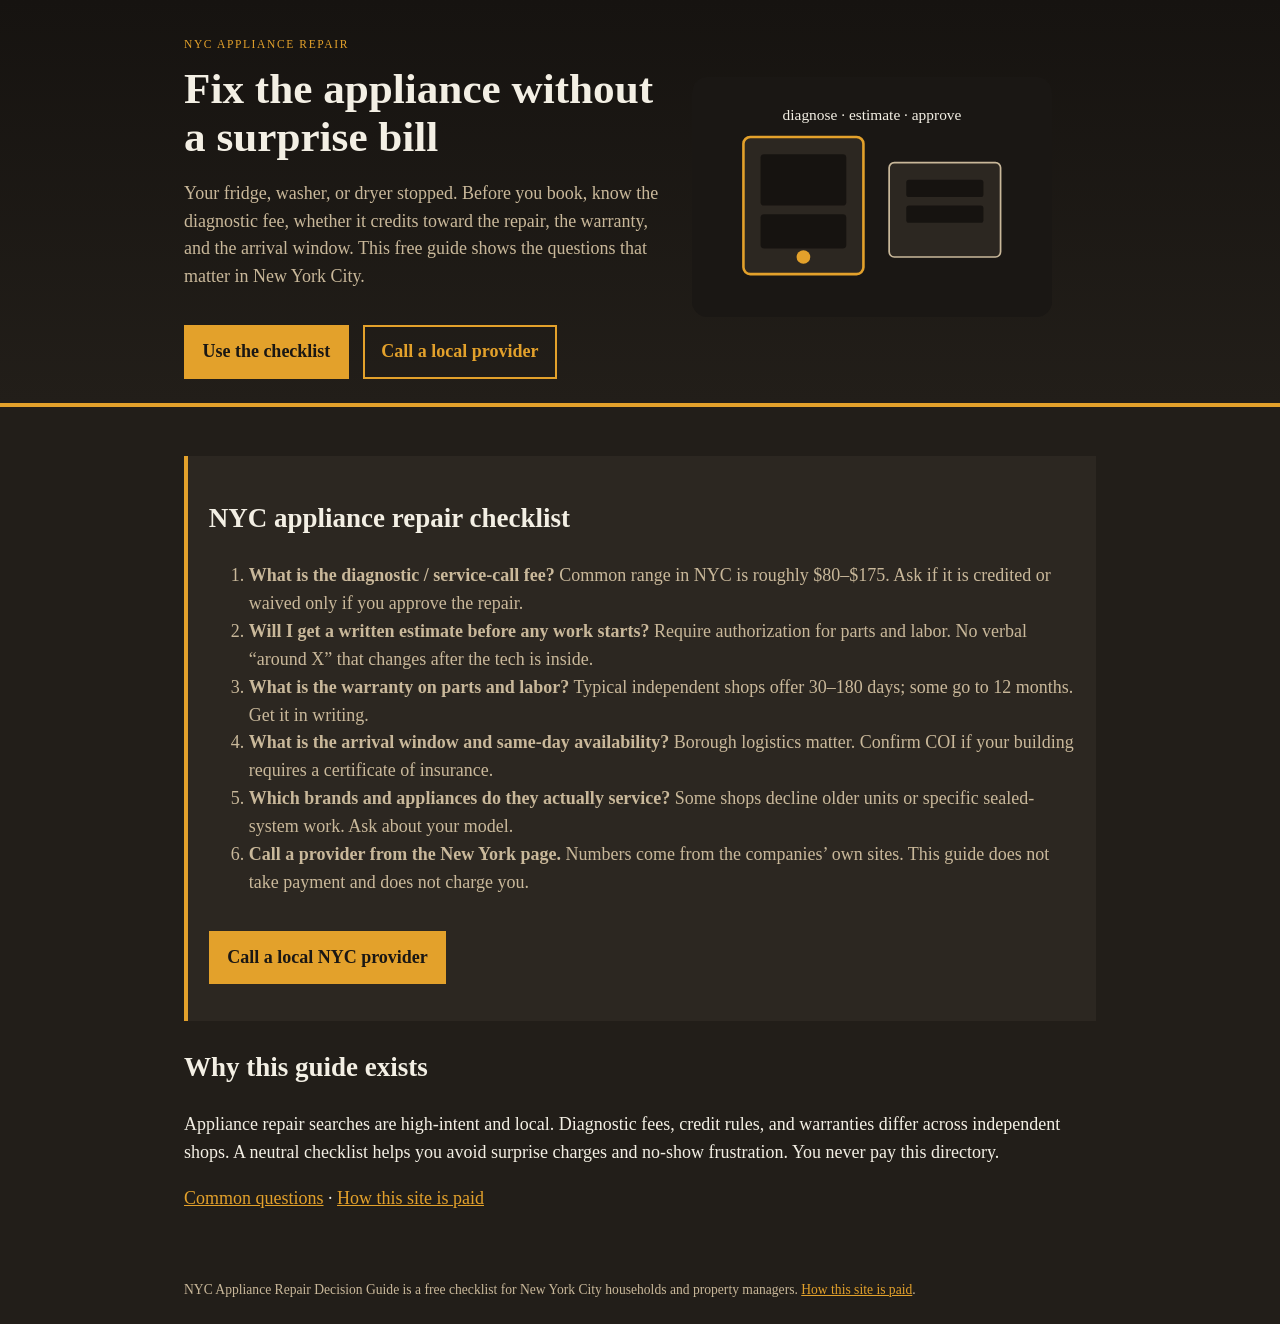
==== index.html @ 4e51e25e "Add home page with NYC appliance repair checklist" ====
<!DOCTYPE html>
<html lang="en">
<head>
  <meta charset="utf-8" />
  <meta name="viewport" content="width=device-width, initial-scale=1" />
  <title>NYC appliance repair decision guide | What to ask before the tech arrives</title>
  <meta name="description" content="Free NYC checklist for appliance repair: diagnostic fees, credit rules, warranties, arrival windows, and transparent local providers. You never pay this site." />
  <link rel="stylesheet" href="styles.css" />
</head>
<body>
  <div class="hero">
    <div class="wrap hero-grid">
      <div>
        <p class="mark">NYC appliance repair</p>
        <h1>Fix the appliance without a surprise bill</h1>
        <p class="lede">Your fridge, washer, or dryer stopped. Before you book, know the diagnostic fee, whether it credits toward the repair, the warranty, and the arrival window. This free guide shows the questions that matter in New York City.</p>
        <a class="cta" href="#checklist">Use the checklist</a>
        <a class="cta ghost" href="new-york.html">Call a local provider</a>
      </div>
      <div class="art" aria-hidden="true">
        <svg viewBox="0 0 420 280" xmlns="http://www.w3.org/2000/svg">
          <rect x="0" y="0" width="420" height="280" rx="18" fill="#1a1714"/>
          <rect x="60" y="70" width="140" height="160" rx="8" fill="#2c2721" stroke="#e3a12b" stroke-width="3"/>
          <rect x="80" y="90" width="100" height="60" rx="4" fill="#161310"/>
          <rect x="80" y="160" width="100" height="40" rx="4" fill="#161310"/>
          <circle cx="130" cy="210" r="8" fill="#e3a12b"/>
          <rect x="230" y="100" width="130" height="110" rx="6" fill="#2c2721" stroke="#c9b89a" stroke-width="2"/>
          <rect x="250" y="120" width="90" height="20" rx="3" fill="#161310"/>
          <rect x="250" y="150" width="90" height="20" rx="3" fill="#161310"/>
          <text x="210" y="50" text-anchor="middle" fill="#f3efe4" font-family="Georgia, serif" font-size="18">diagnose · estimate · approve</text>
        </svg>
      </div>
    </div>
  </div>
  <main class="wrap">
    <section id="checklist" class="check">
      <h2>NYC appliance repair checklist</h2>
      <ol>
        <li><strong>What is the diagnostic / service-call fee?</strong> Common range in NYC is roughly $80–$175. Ask if it is credited or waived only if you approve the repair.</li>
        <li><strong>Will I get a written estimate before any work starts?</strong> Require authorization for parts and labor. No verbal “around X” that changes after the tech is inside.</li>
        <li><strong>What is the warranty on parts and labor?</strong> Typical independent shops offer 30–180 days; some go to 12 months. Get it in writing.</li>
        <li><strong>What is the arrival window and same-day availability?</strong> Borough logistics matter. Confirm COI if your building requires a certificate of insurance.</li>
        <li><strong>Which brands and appliances do they actually service?</strong> Some shops decline older units or specific sealed-system work. Ask about your model.</li>
        <li><strong>Call a provider from the New York page.</strong> Numbers come from the companies’ own sites. This guide does not take payment and does not charge you.</li>
      </ol>
      <p><a class="cta" href="new-york.html">Call a local NYC provider</a></p>
    </section>
    <section>
      <h2>Why this guide exists</h2>
      <p>Appliance repair searches are high-intent and local. Diagnostic fees, credit rules, and warranties differ across independent shops. A neutral checklist helps you avoid surprise charges and no-show frustration. You never pay this directory.</p>
      <p><a href="answers.html">Common questions</a> · <a href="disclose.html">How this site is paid</a></p>
    </section>
  </main>
  <footer class="wrap">NYC Appliance Repair Decision Guide is a free checklist for New York City households and property managers. <a href="disclose.html">How this site is paid</a>.</footer>
</body>
</html>
---- styles.css ----
:root {
  --ink: #f3efe4;
  --muted: #c9b89a;
  --paper: #221e19;
  --panel: #2c2721;
  --line: #4a4338;
  --accent: #e3a12b;
}
* { box-sizing: border-box; }
body { margin: 0; background: var(--paper); color: var(--ink); font: 18px/1.55 Georgia, serif; }
a { color: var(--accent); }
.wrap { max-width: 960px; margin: 0 auto; padding: 1.5rem; }
.hero {
  background: linear-gradient(180deg, #161310 0%, #221e19 100%);
  border-bottom: 4px solid var(--accent);
}
.hero.slim { padding: 1.2rem 0; }
.hero-grid { display: grid; gap: 1.5rem; align-items: center; }
@media (min-width: 720px) { .hero-grid { grid-template-columns: 1.2fr 1fr; } }
.mark { letter-spacing: .14em; text-transform: uppercase; font-size: .72rem; color: var(--accent); }
h1 { font-size: clamp(1.8rem, 4.5vw, 2.7rem); line-height: 1.12; margin: .4rem 0; }
.lede { color: var(--muted); }
.cta {
  display: inline-block;
  margin: 1rem 0.6rem 0 0;
  padding: .8rem 1.15rem;
  background: var(--accent);
  color: #1a1714;
  text-decoration: none;
  font-weight: 700;
}
.cta.ghost { background: transparent; color: var(--accent); box-shadow: inset 0 0 0 2px var(--accent); }
.check { background: var(--panel); border-left: 4px solid var(--accent); padding: 1.2rem 1.3rem; margin: 1.6rem 0; }
.check ol { color: var(--muted); }
.list { list-style: none; padding: 0; }
.list li { background: var(--panel); margin: 0 0 .8rem; padding: 1rem 1.1rem; border-left: 3px solid var(--line); }
.list strong { display: block; margin-bottom: .25rem; }
footer { color: var(--muted); font-size: .85rem; margin-top: 2rem; padding-bottom: 2rem; }
.art svg { width: 100%; max-width: 360px; height: auto; }
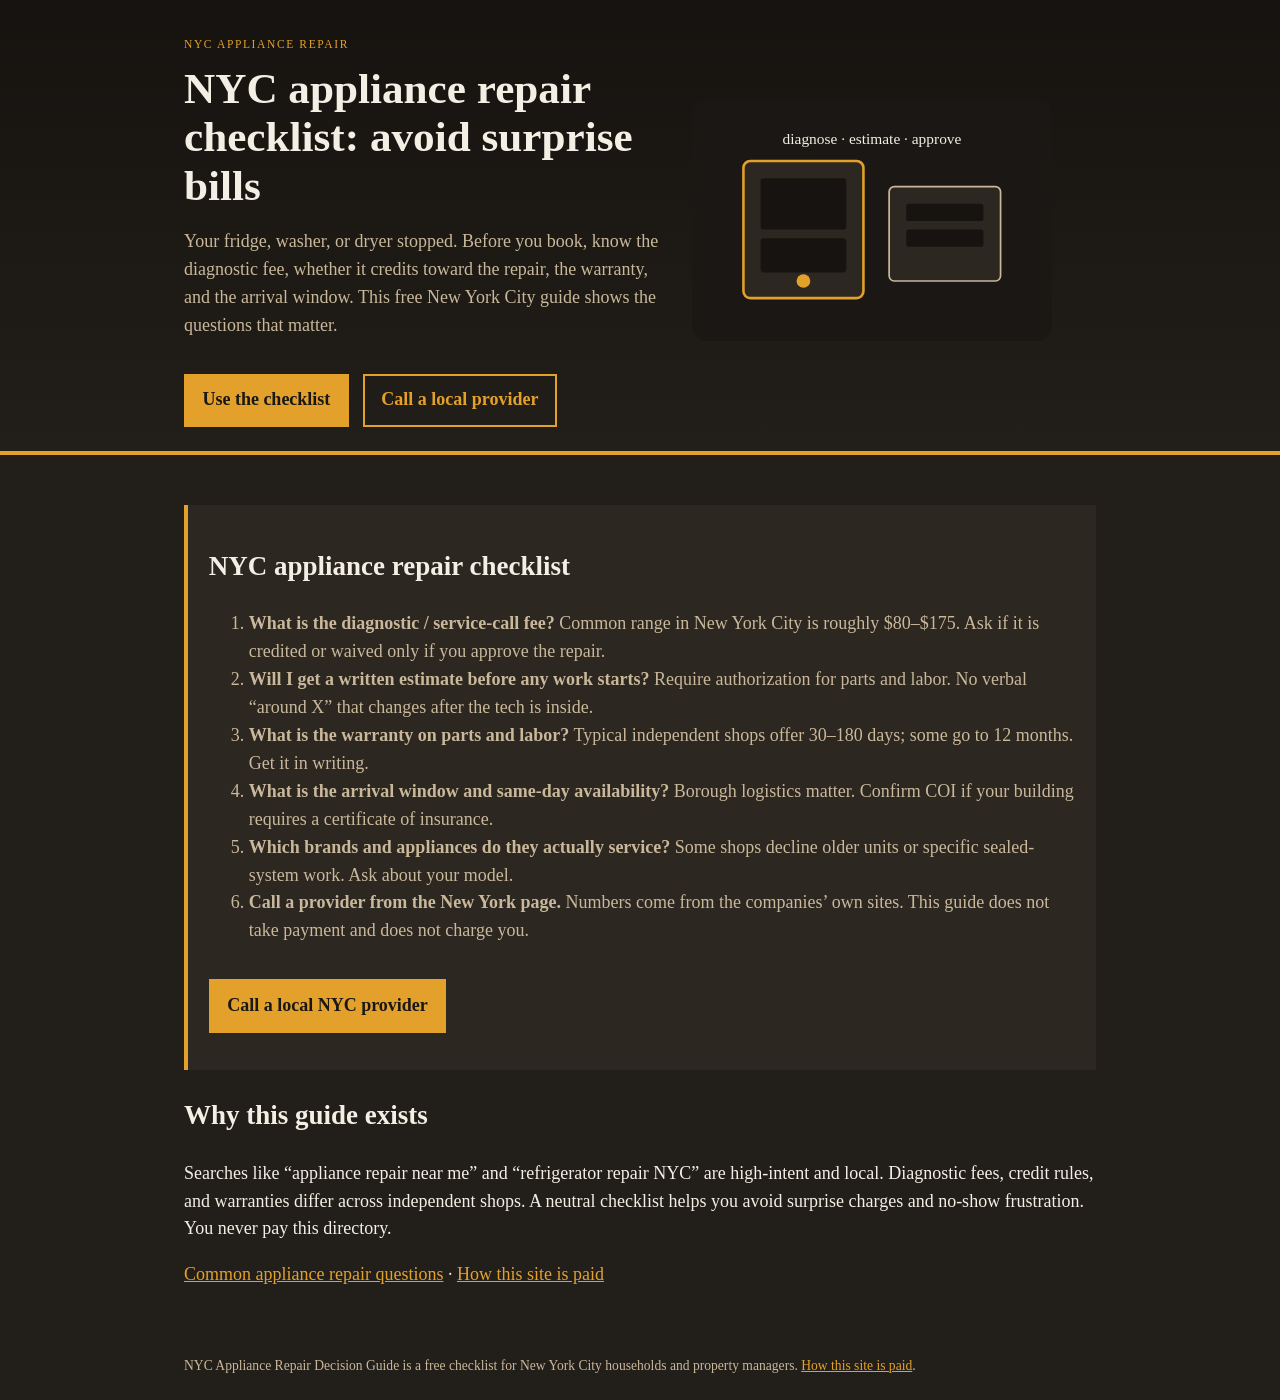
==== commit 0ab38b4b: "SEO: stronger title, meta, canonical, OG, JSON-LD; keyword H1" ====
--- a/index.html
+++ b/index.html
@@ -3,17 +3,37 @@
 <head>
   <meta charset="utf-8" />
   <meta name="viewport" content="width=device-width, initial-scale=1" />
-  <title>NYC appliance repair decision guide | What to ask before the tech arrives</title>
-  <meta name="description" content="Free NYC checklist for appliance repair: diagnostic fees, credit rules, warranties, arrival windows, and transparent local providers. You never pay this site." />
+  <title>NYC Appliance Repair Checklist | Diagnostic Fees, Warranties & Local Providers</title>
+  <meta name="description" content="Free New York City appliance repair decision guide. Checklist for diagnostic fees ($80–$175), credit rules, warranties, arrival windows, and phones from local shops. You never pay this site." />
+  <link rel="canonical" href="https://usabandit33.github.io/nyc-appliance-repair/" />
+  <meta property="og:title" content="NYC Appliance Repair Checklist | What to Ask Before the Tech Arrives" />
+  <meta property="og:description" content="Free checklist: diagnostic fee, credit toward repair, written estimate, warranty, COI, brands. Call local NYC providers — you never pay this directory." />
+  <meta property="og:url" content="https://usabandit33.github.io/nyc-appliance-repair/" />
+  <meta property="og:type" content="website" />
+  <meta name="robots" content="index,follow" />
   <link rel="stylesheet" href="styles.css" />
+  <script type="application/ld+json">
+  {
+    "@context": "https://schema.org",
+    "@type": "WebPage",
+    "name": "NYC Appliance Repair Decision Guide",
+    "description": "Free checklist for New York City appliance repair: diagnostic fees, credit rules, warranties, and local provider phones.",
+    "url": "https://usabandit33.github.io/nyc-appliance-repair/",
+    "isPartOf": {
+      "@type": "WebSite",
+      "name": "NYC Appliance Repair Decision Guide",
+      "url": "https://usabandit33.github.io/nyc-appliance-repair/"
+    }
+  }
+  </script>
 </head>
 <body>
   <div class="hero">
     <div class="wrap hero-grid">
       <div>
         <p class="mark">NYC appliance repair</p>
-        <h1>Fix the appliance without a surprise bill</h1>
-        <p class="lede">Your fridge, washer, or dryer stopped. Before you book, know the diagnostic fee, whether it credits toward the repair, the warranty, and the arrival window. This free guide shows the questions that matter in New York City.</p>
+        <h1>NYC appliance repair checklist: avoid surprise bills</h1>
+        <p class="lede">Your fridge, washer, or dryer stopped. Before you book, know the diagnostic fee, whether it credits toward the repair, the warranty, and the arrival window. This free New York City guide shows the questions that matter.</p>
         <a class="cta" href="#checklist">Use the checklist</a>
         <a class="cta ghost" href="new-york.html">Call a local provider</a>
       </div>
@@ -36,7 +56,7 @@
     <section id="checklist" class="check">
       <h2>NYC appliance repair checklist</h2>
       <ol>
-        <li><strong>What is the diagnostic / service-call fee?</strong> Common range in NYC is roughly $80–$175. Ask if it is credited or waived only if you approve the repair.</li>
+        <li><strong>What is the diagnostic / service-call fee?</strong> Common range in New York City is roughly $80–$175. Ask if it is credited or waived only if you approve the repair.</li>
         <li><strong>Will I get a written estimate before any work starts?</strong> Require authorization for parts and labor. No verbal “around X” that changes after the tech is inside.</li>
         <li><strong>What is the warranty on parts and labor?</strong> Typical independent shops offer 30–180 days; some go to 12 months. Get it in writing.</li>
         <li><strong>What is the arrival window and same-day availability?</strong> Borough logistics matter. Confirm COI if your building requires a certificate of insurance.</li>
@@ -47,8 +67,8 @@
     </section>
     <section>
       <h2>Why this guide exists</h2>
-      <p>Appliance repair searches are high-intent and local. Diagnostic fees, credit rules, and warranties differ across independent shops. A neutral checklist helps you avoid surprise charges and no-show frustration. You never pay this directory.</p>
-      <p><a href="answers.html">Common questions</a> · <a href="disclose.html">How this site is paid</a></p>
+      <p>Searches like “appliance repair near me” and “refrigerator repair NYC” are high-intent and local. Diagnostic fees, credit rules, and warranties differ across independent shops. A neutral checklist helps you avoid surprise charges and no-show frustration. You never pay this directory.</p>
+      <p><a href="answers.html">Common appliance repair questions</a> · <a href="disclose.html">How this site is paid</a></p>
     </section>
   </main>
   <footer class="wrap">NYC Appliance Repair Decision Guide is a free checklist for New York City households and property managers. <a href="disclose.html">How this site is paid</a>.</footer>
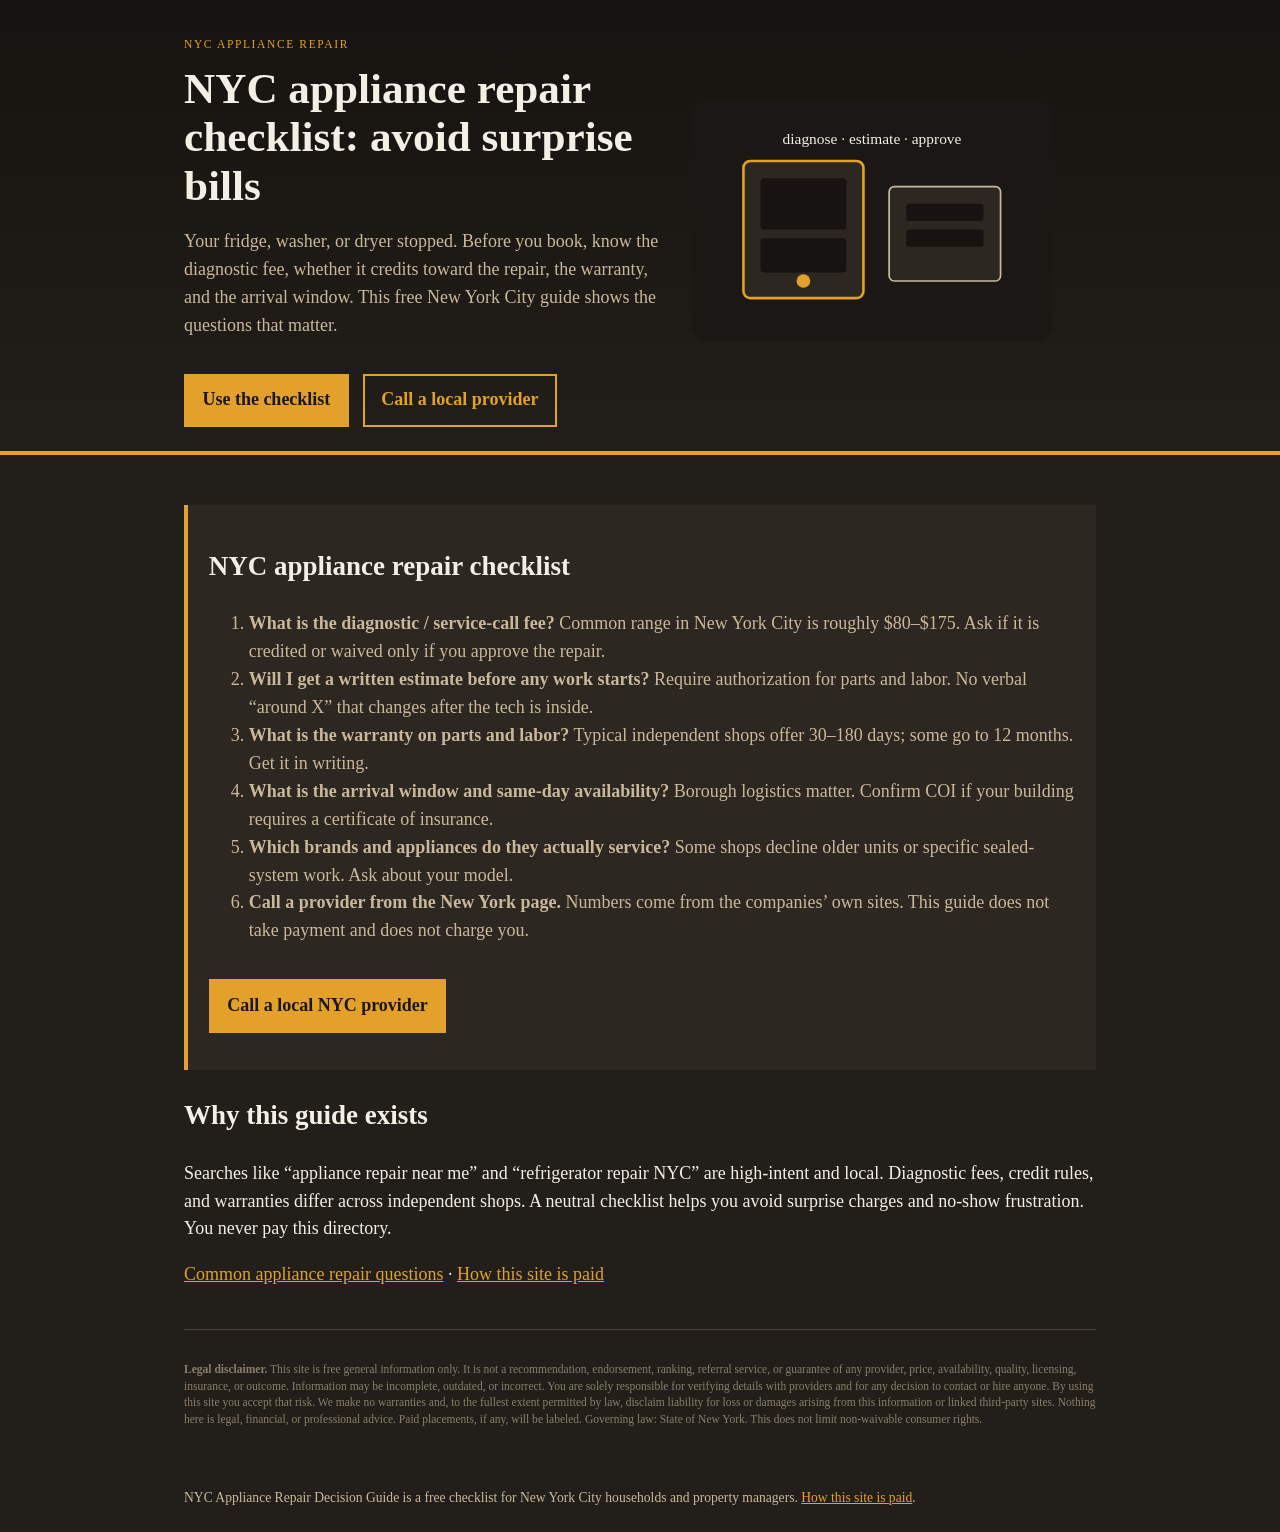
==== commit 8b4baf5d: "Add legal disclaimer to home page" ====
--- a/index.html
+++ b/index.html
@@ -70,6 +70,10 @@
       <p>Searches like “appliance repair near me” and “refrigerator repair NYC” are high-intent and local. Diagnostic fees, credit rules, and warranties differ across independent shops. A neutral checklist helps you avoid surprise charges and no-show frustration. You never pay this directory.</p>
       <p><a href="answers.html">Common appliance repair questions</a> · <a href="disclose.html">How this site is paid</a></p>
     </section>
+
+    <div class="legal">
+      <p><strong>Legal disclaimer.</strong> This site is free general information only. It is not a recommendation, endorsement, ranking, referral service, or guarantee of any provider, price, availability, quality, licensing, insurance, or outcome. Information may be incomplete, outdated, or incorrect. You are solely responsible for verifying details with providers and for any decision to contact or hire anyone. By using this site you accept that risk. We make no warranties and, to the fullest extent permitted by law, disclaim liability for loss or damages arising from this information or linked third-party sites. Nothing here is legal, financial, or professional advice. Paid placements, if any, will be labeled. Governing law: State of New York. This does not limit non-waivable consumer rights.</p>
+    </div>
   </main>
   <footer class="wrap">NYC Appliance Repair Decision Guide is a free checklist for New York City households and property managers. <a href="disclose.html">How this site is paid</a>.</footer>
 </body>
--- a/styles.css
+++ b/styles.css
@@ -36,4 +36,12 @@
 .list li { background: var(--panel); margin: 0 0 .8rem; padding: 1rem 1.1rem; border-left: 3px solid var(--line); }
 .list strong { display: block; margin-bottom: .25rem; }
 footer { color: var(--muted); font-size: .85rem; margin-top: 2rem; padding-bottom: 2rem; }
+.legal {
+  margin-top: 2.5rem;
+  padding-top: 1.2rem;
+  border-top: 1px solid var(--line);
+  font-size: .72rem;
+  line-height: 1.45;
+  color: #8a7f6a;
+}
 .art svg { width: 100%; max-width: 360px; height: auto; }
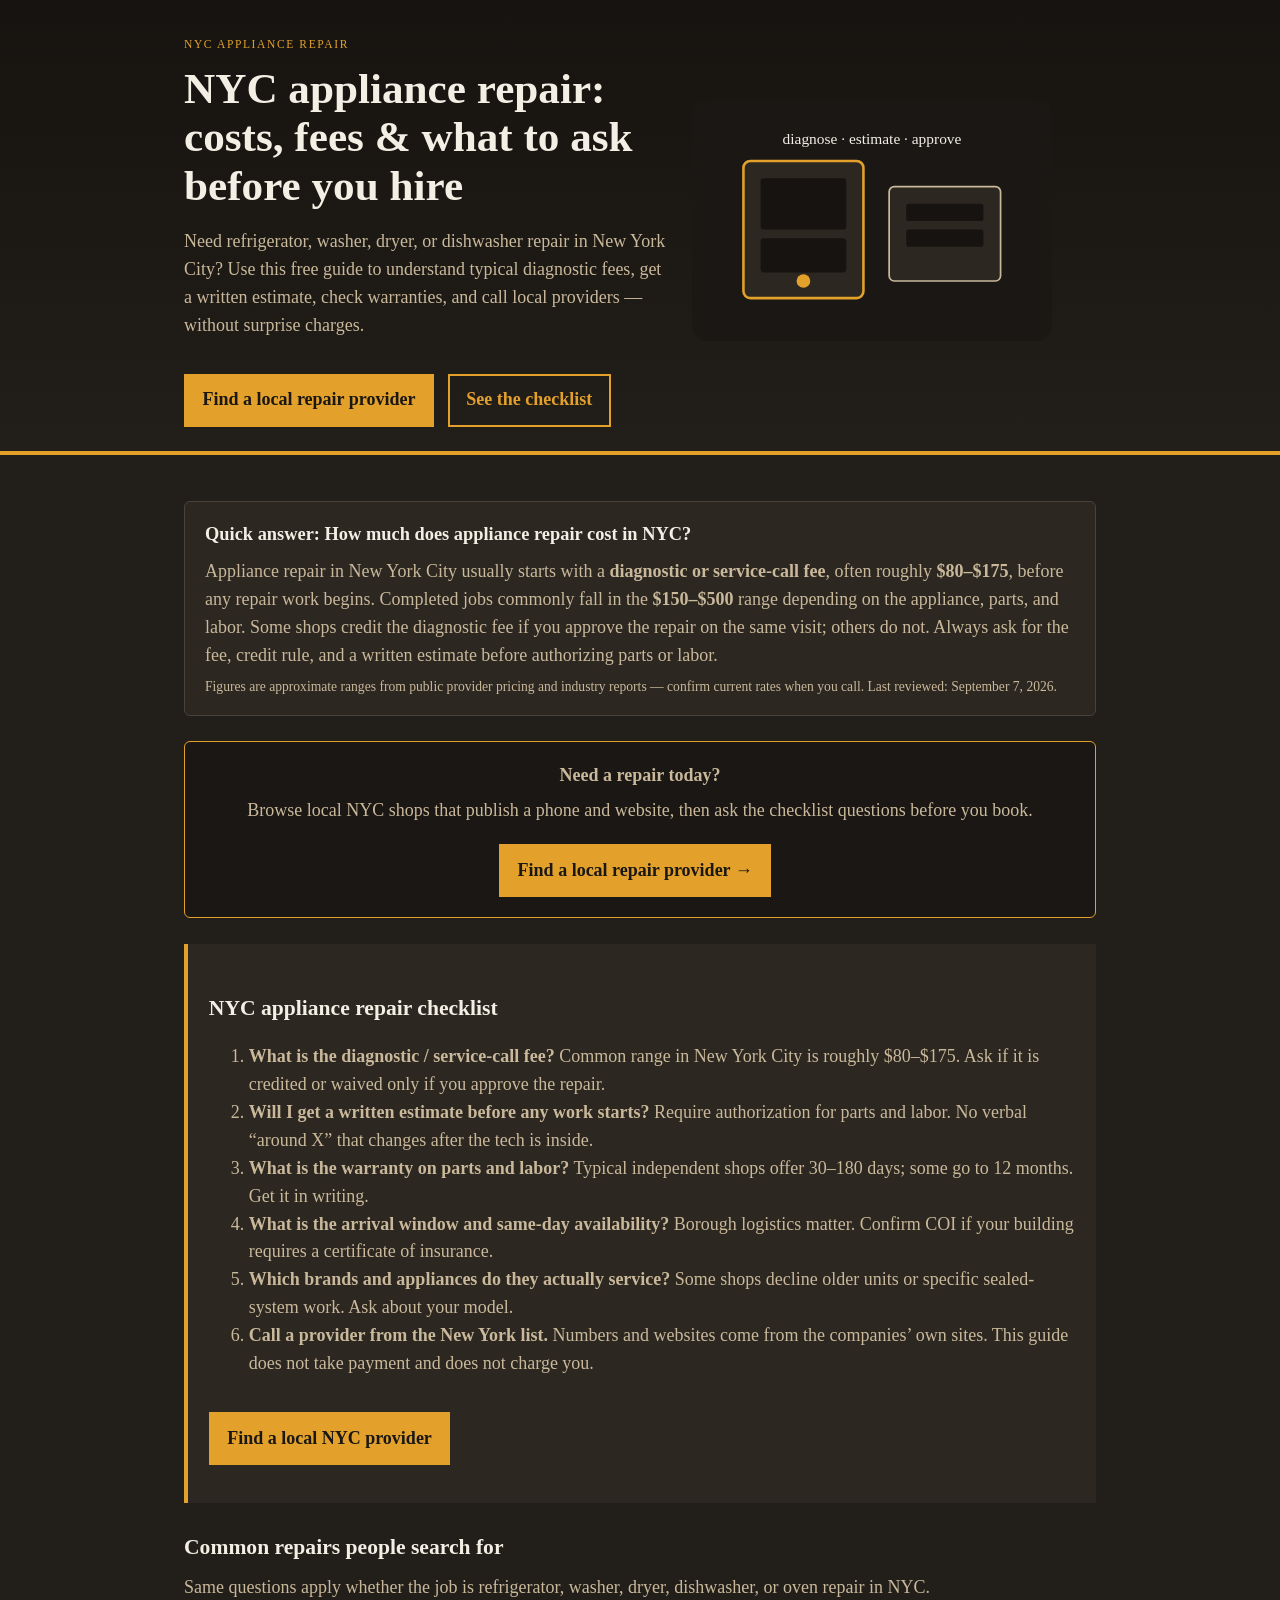
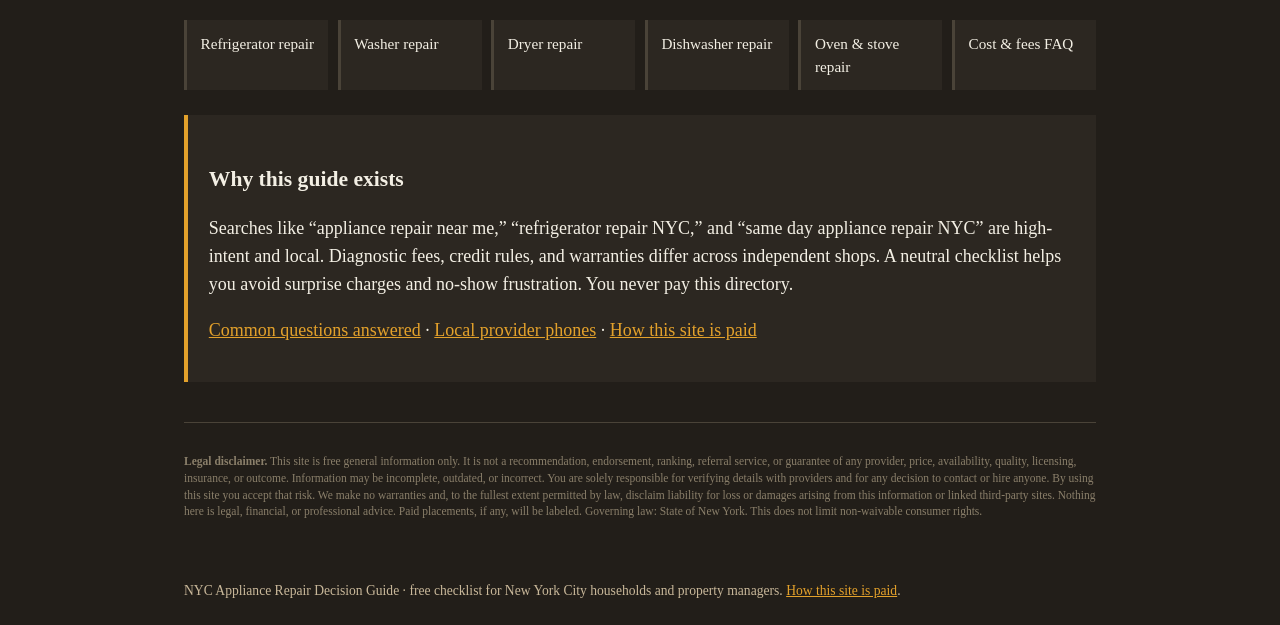
==== commit 6ca3c503: "SEO/AI homepage: stronger H1, quick answer, primary CTA, FAQ schema" ====
--- a/index.html
+++ b/index.html
@@ -3,11 +3,11 @@
 <head>
   <meta charset="utf-8" />
   <meta name="viewport" content="width=device-width, initial-scale=1" />
-  <title>NYC Appliance Repair Checklist | Diagnostic Fees, Warranties & Local Providers</title>
-  <meta name="description" content="Free New York City appliance repair decision guide. Checklist for diagnostic fees ($80–$175), credit rules, warranties, arrival windows, and phones from local shops. You never pay this site." />
+  <title>NYC Appliance Repair: Costs, Diagnostic Fees & Local Providers</title>
+  <meta name="description" content="NYC appliance repair guide: typical diagnostic fees ($80–$175), repair costs, warranties, same-day questions, and local provider phones. Free checklist for homeowners and property managers." />
   <link rel="canonical" href="https://usabandit33.github.io/nyc-appliance-repair/" />
-  <meta property="og:title" content="NYC Appliance Repair Checklist | What to Ask Before the Tech Arrives" />
-  <meta property="og:description" content="Free checklist: diagnostic fee, credit toward repair, written estimate, warranty, COI, brands. Call local NYC providers — you never pay this directory." />
+  <meta property="og:title" content="NYC Appliance Repair: Costs, Diagnostic Fees & Local Providers" />
+  <meta property="og:description" content="What to ask before you hire. Diagnostic fees, written estimates, warranties, and local NYC repair shops — free decision guide." />
   <meta property="og:url" content="https://usabandit33.github.io/nyc-appliance-repair/" />
   <meta property="og:type" content="website" />
   <meta name="robots" content="index,follow" />
@@ -17,13 +17,50 @@
     "@context": "https://schema.org",
     "@type": "WebPage",
     "name": "NYC Appliance Repair Decision Guide",
-    "description": "Free checklist for New York City appliance repair: diagnostic fees, credit rules, warranties, and local provider phones.",
+    "description": "Local guide to New York City appliance repair: diagnostic fees, costs, warranties, questions to ask, and provider phones.",
     "url": "https://usabandit33.github.io/nyc-appliance-repair/",
+    "dateModified": "2026-09-07",
     "isPartOf": {
       "@type": "WebSite",
       "name": "NYC Appliance Repair Decision Guide",
       "url": "https://usabandit33.github.io/nyc-appliance-repair/"
+    },
+    "about": {
+      "@type": "Thing",
+      "name": "Appliance repair in New York City"
     }
+  }
+  </script>
+  <script type="application/ld+json">
+  {
+    "@context": "https://schema.org",
+    "@type": "FAQPage",
+    "mainEntity": [
+      {
+        "@type": "Question",
+        "name": "How much does appliance repair cost in NYC?",
+        "acceptedAnswer": {
+          "@type": "Answer",
+          "text": "Completed jobs commonly land in the $150–$500 range depending on the appliance, parts, and labor. Diagnostic or service-call fees in New York City are often roughly $80–$175 and may or may not credit toward the repair. Always get a written estimate before approving work."
+        }
+      },
+      {
+        "@type": "Question",
+        "name": "Is the diagnostic fee credited toward the repair?",
+        "acceptedAnswer": {
+          "@type": "Answer",
+          "text": "It depends on the shop. Many independents credit the fee if you approve the repair on the same visit. Others charge it regardless. Ask and get the rule in writing or by text before the technician arrives."
+        }
+      },
+      {
+        "@type": "Question",
+        "name": "What should I ask an appliance repair company before hiring?",
+        "acceptedAnswer": {
+          "@type": "Answer",
+          "text": "Ask about the diagnostic fee and credit rule, whether you get a written estimate before work starts, parts-and-labor warranty in writing, arrival window and same-day availability, COI if your building requires it, and whether they service your brand and model."
+        }
+      }
+    ]
   }
   </script>
 </head>
@@ -32,10 +69,10 @@
     <div class="wrap hero-grid">
       <div>
         <p class="mark">NYC appliance repair</p>
-        <h1>NYC appliance repair checklist: avoid surprise bills</h1>
-        <p class="lede">Your fridge, washer, or dryer stopped. Before you book, know the diagnostic fee, whether it credits toward the repair, the warranty, and the arrival window. This free New York City guide shows the questions that matter.</p>
-        <a class="cta" href="#checklist">Use the checklist</a>
-        <a class="cta ghost" href="new-york.html">Call a local provider</a>
+        <h1>NYC appliance repair: costs, fees & what to ask before you hire</h1>
+        <p class="lede">Need refrigerator, washer, dryer, or dishwasher repair in New York City? Use this free guide to understand typical diagnostic fees, get a written estimate, check warranties, and call local providers — without surprise charges.</p>
+        <a class="cta" href="new-york.html">Find a local repair provider</a>
+        <a class="cta ghost" href="#checklist">See the checklist</a>
       </div>
       <div class="art" aria-hidden="true">
         <svg viewBox="0 0 420 280" xmlns="http://www.w3.org/2000/svg">
@@ -53,6 +90,18 @@
     </div>
   </div>
   <main class="wrap">
+    <section class="answer" id="cost">
+      <h2>Quick answer: How much does appliance repair cost in NYC?</h2>
+      <p>Appliance repair in New York City usually starts with a <strong>diagnostic or service-call fee</strong>, often roughly <strong>$80–$175</strong>, before any repair work begins. Completed jobs commonly fall in the <strong>$150–$500</strong> range depending on the appliance, parts, and labor. Some shops credit the diagnostic fee if you approve the repair on the same visit; others do not. Always ask for the fee, credit rule, and a written estimate before authorizing parts or labor.</p>
+      <p class="meta">Figures are approximate ranges from public provider pricing and industry reports — confirm current rates when you call. Last reviewed: September 7, 2026.</p>
+    </section>
+
+    <div class="band">
+      <p><strong>Need a repair today?</strong></p>
+      <p>Browse local NYC shops that publish a phone and website, then ask the checklist questions before you book.</p>
+      <a class="cta" href="new-york.html">Find a local repair provider →</a>
+    </div>
+
     <section id="checklist" class="check">
       <h2>NYC appliance repair checklist</h2>
       <ol>
@@ -61,20 +110,34 @@
         <li><strong>What is the warranty on parts and labor?</strong> Typical independent shops offer 30–180 days; some go to 12 months. Get it in writing.</li>
         <li><strong>What is the arrival window and same-day availability?</strong> Borough logistics matter. Confirm COI if your building requires a certificate of insurance.</li>
         <li><strong>Which brands and appliances do they actually service?</strong> Some shops decline older units or specific sealed-system work. Ask about your model.</li>
-        <li><strong>Call a provider from the New York page.</strong> Numbers come from the companies’ own sites. This guide does not take payment and does not charge you.</li>
+        <li><strong>Call a provider from the New York list.</strong> Numbers and websites come from the companies’ own sites. This guide does not take payment and does not charge you.</li>
       </ol>
-      <p><a class="cta" href="new-york.html">Call a local NYC provider</a></p>
+      <p><a class="cta" href="new-york.html">Find a local NYC provider</a></p>
     </section>
+
     <section>
+      <h2>Common repairs people search for</h2>
+      <p class="lede" style="margin-top:0">Same questions apply whether the job is refrigerator, washer, dryer, dishwasher, or oven repair in NYC.</p>
+      <div class="services">
+        <a href="answers.html">Refrigerator repair</a>
+        <a href="answers.html">Washer repair</a>
+        <a href="answers.html">Dryer repair</a>
+        <a href="answers.html">Dishwasher repair</a>
+        <a href="answers.html">Oven & stove repair</a>
+        <a href="answers.html">Cost & fees FAQ</a>
+      </div>
+    </section>
+
+    <section class="check">
       <h2>Why this guide exists</h2>
-      <p>Searches like “appliance repair near me” and “refrigerator repair NYC” are high-intent and local. Diagnostic fees, credit rules, and warranties differ across independent shops. A neutral checklist helps you avoid surprise charges and no-show frustration. You never pay this directory.</p>
-      <p><a href="answers.html">Common appliance repair questions</a> · <a href="disclose.html">How this site is paid</a></p>
+      <p>Searches like “appliance repair near me,” “refrigerator repair NYC,” and “same day appliance repair NYC” are high-intent and local. Diagnostic fees, credit rules, and warranties differ across independent shops. A neutral checklist helps you avoid surprise charges and no-show frustration. You never pay this directory.</p>
+      <p><a href="answers.html">Common questions answered</a> · <a href="new-york.html">Local provider phones</a> · <a href="disclose.html">How this site is paid</a></p>
     </section>
 
     <div class="legal">
       <p><strong>Legal disclaimer.</strong> This site is free general information only. It is not a recommendation, endorsement, ranking, referral service, or guarantee of any provider, price, availability, quality, licensing, insurance, or outcome. Information may be incomplete, outdated, or incorrect. You are solely responsible for verifying details with providers and for any decision to contact or hire anyone. By using this site you accept that risk. We make no warranties and, to the fullest extent permitted by law, disclaim liability for loss or damages arising from this information or linked third-party sites. Nothing here is legal, financial, or professional advice. Paid placements, if any, will be labeled. Governing law: State of New York. This does not limit non-waivable consumer rights.</p>
     </div>
   </main>
-  <footer class="wrap">NYC Appliance Repair Decision Guide is a free checklist for New York City households and property managers. <a href="disclose.html">How this site is paid</a>.</footer>
+  <footer class="wrap">NYC Appliance Repair Decision Guide · free checklist for New York City households and property managers. <a href="disclose.html">How this site is paid</a>.</footer>
 </body>
 </html>
--- a/styles.css
+++ b/styles.css
@@ -19,6 +19,7 @@
 @media (min-width: 720px) { .hero-grid { grid-template-columns: 1.2fr 1fr; } }
 .mark { letter-spacing: .14em; text-transform: uppercase; font-size: .72rem; color: var(--accent); }
 h1 { font-size: clamp(1.8rem, 4.5vw, 2.7rem); line-height: 1.12; margin: .4rem 0; }
+h2 { font-size: 1.35rem; margin: 1.8rem 0 .6rem; }
 .lede { color: var(--muted); }
 .cta {
   display: inline-block;
@@ -30,11 +31,48 @@
   font-weight: 700;
 }
 .cta.ghost { background: transparent; color: var(--accent); box-shadow: inset 0 0 0 2px var(--accent); }
+.cta.block { display: block; text-align: center; margin: 1rem 0 0; }
 .check { background: var(--panel); border-left: 4px solid var(--accent); padding: 1.2rem 1.3rem; margin: 1.6rem 0; }
-.check ol { color: var(--muted); }
+.check ol, .check ul { color: var(--muted); }
+.answer {
+  background: var(--panel);
+  border: 1px solid var(--line);
+  border-radius: 6px;
+  padding: 1.1rem 1.25rem;
+  margin: 1.4rem 0;
+}
+.answer h2 { margin-top: 0; font-size: 1.15rem; }
+.answer p { color: var(--muted); margin: .4rem 0 0; }
+.band {
+  background: #1a1714;
+  border: 1px solid var(--accent);
+  border-radius: 6px;
+  padding: 1.25rem 1.4rem;
+  margin: 1.6rem 0;
+  text-align: center;
+}
+.band p { color: var(--muted); margin: 0 0 .4rem; }
+.band .cta { margin-top: .8rem; }
+.services {
+  display: grid;
+  grid-template-columns: repeat(auto-fill, minmax(140px, 1fr));
+  gap: .6rem;
+  margin: 1rem 0 1.5rem;
+}
+.services a {
+  display: block;
+  background: var(--panel);
+  padding: .7rem .85rem;
+  text-decoration: none;
+  border-left: 3px solid var(--line);
+  color: var(--ink);
+  font-size: .95rem;
+}
+.services a:hover { border-left-color: var(--accent); }
 .list { list-style: none; padding: 0; }
 .list li { background: var(--panel); margin: 0 0 .8rem; padding: 1rem 1.1rem; border-left: 3px solid var(--line); }
 .list strong { display: block; margin-bottom: .25rem; }
+.meta { color: var(--muted); font-size: .85rem; margin: .5rem 0 0; }
 footer { color: var(--muted); font-size: .85rem; margin-top: 2rem; padding-bottom: 2rem; }
 .legal {
   margin-top: 2.5rem;
